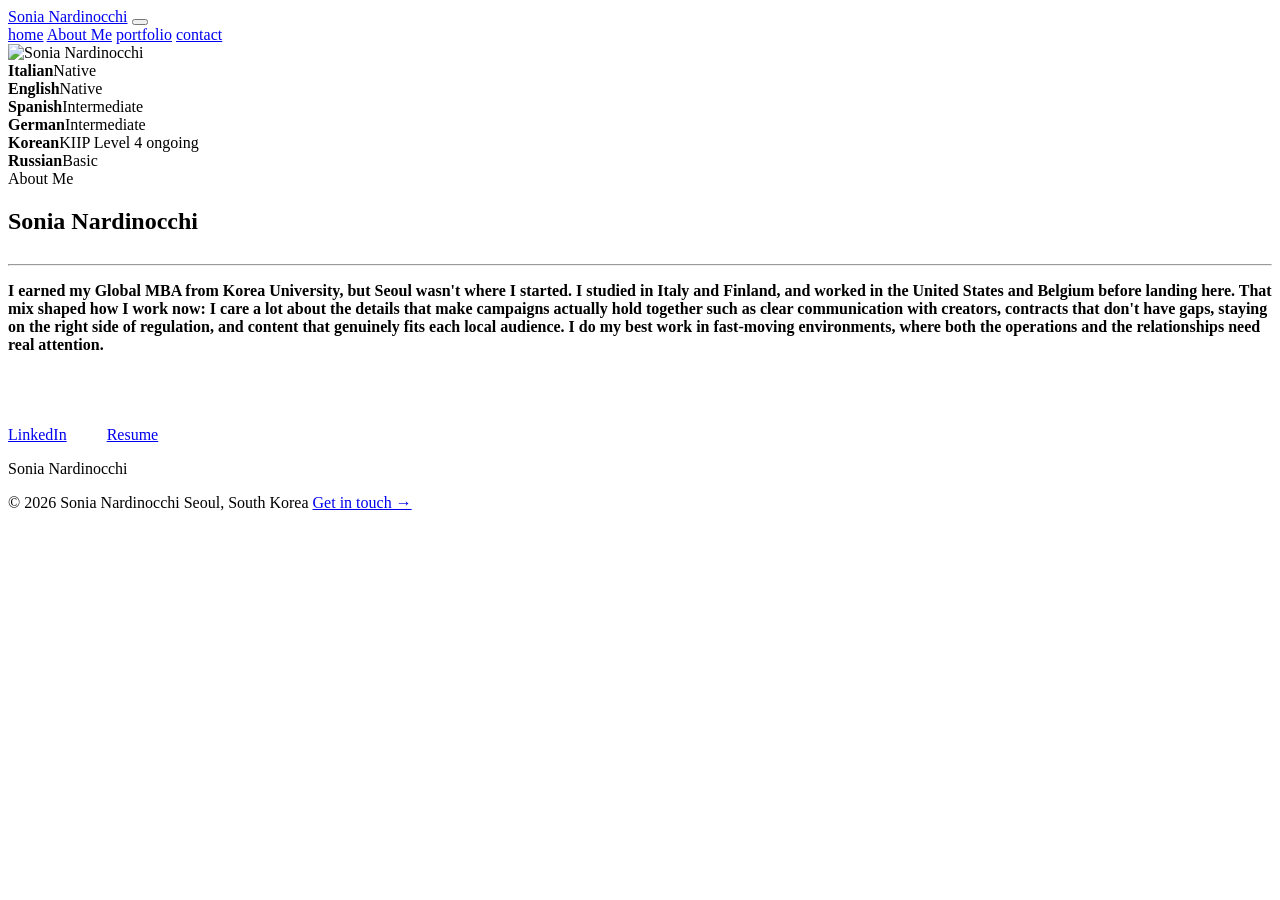
==== about.html @ 4903cf75 "Add files via upload" ====
<!doctype html>
<html lang="en">
<head>
<meta charset="utf-8">
<meta name="viewport" content="width=device-width, initial-scale=1">
<title>About — Sonia Nardinocchi</title>
<meta name="description" content="Global marketer specialising in influencer marketing and campaign activations. Italian, based in Seoul, with 500+ creators recruited across five markets.">
<link rel="icon" href="assets/img/favicon.svg" type="image/svg+xml">
<script>document.documentElement.className+=" js";</script>
<link rel="preconnect" href="https://fonts.googleapis.com">
<link rel="preconnect" href="https://fonts.gstatic.com" crossorigin>
<link href="https://fonts.googleapis.com/css2?family=Cormorant+Garamond:ital,wght@0,300;0,400;0,500;1,300;1,400&family=Inter:wght@300;400;500&display=swap" rel="stylesheet">
<link rel="stylesheet" href="assets/css/style.css">
</head>
<body>


<header class="site-header">
  <div class="wrap site-header__inner">
    <a class="logo" href="index.html">Sonia Nardinocchi</a>
    <button class="nav-toggle" type="button" aria-expanded="false" aria-controls="nav" aria-label="Menu">
      <span></span><span></span><span></span>
    </button>
    <nav class="nav" id="nav" aria-label="Main">
      <a href="index.html">home</a>
      <a href="about.html" aria-current="page">About Me</a>
      <a href="portfolio.html">portfolio</a>
      <a href="contact.html">contact</a>
    </nav>
  </div>
</header>

<main id="main">

  <section class="section">
    <div class="wrap">

      <div class="split" style="align-items:start">

        <div class="reveal">
          <figure class="media media--portrait" style="margin:0">
            <img src="assets/img/KU.JPG" alt="Sonia Nardinocchi">
          </figure>

          <div class="langs">
            <div><strong>Italian</strong><span class="is-native">Native</span></div>
            <div><strong>English</strong><span class="is-native">Native</span></div>
            <div><strong>Spanish</strong><span>Intermediate</span></div>
            <div><strong>German</strong><span>Intermediate</span></div>
            <div><strong>Korean</strong><span>KIIP Level 4 ongoing</span></div>
            <div><strong>Russian</strong><span>Basic</span></div>
          </div>
        </div>

        <div class="reveal">
          <span class="eyebrow">About Me</span>
          <h1 class="display" style="margin-bottom:1.8rem">Sonia Nardinocchi</h1>
          <hr class="rule--gold">

          <p class="lead" style="color:var(--gold);font-weight:700">
            I earned my Global MBA from Korea University, but Seoul wasn't where I started.
            I studied in Italy and Finland, and worked in the United States and Belgium
            before landing here. That mix shaped how I work now: I care a lot about the
            details that make campaigns actually hold together such as clear communication with
            creators, contracts that don't have gaps, staying on the right side of
            regulation, and content that genuinely fits each local audience. I do my best
            work in fast-moving environments, where both the operations and the
            relationships need real attention.
          </p>

          <div style="display:flex;flex-wrap:wrap;gap:1rem 2.5rem;margin-top:2.5rem;padding-top:2rem;border-top:1px solid var(--line)">
            <a href="https://www.linkedin.com/in/sonia-nardinocchi-0881a4166" target="_blank" rel="noopener">LinkedIn</a>
            <a href="assets/Sonia-Nardinocchi-Resume.pdf" target="_blank" rel="noopener">Resume</a>
          </div>
        </div>

      </div>

    </div>
  </section>


</main>

<footer class="site-footer">
  <div class="wrap">
    <p class="site-footer__name">Sonia Nardinocchi</p>
    <div class="site-footer__bar">
      <span>&copy; <span data-year>2026</span> Sonia Nardinocchi</span>
      <span>Seoul, South Korea</span>
      <a href="contact.html">Get in touch →</a>
    </div>
  </div>
</footer>

<script src="assets/js/main.js"></script>
</body>
</html>
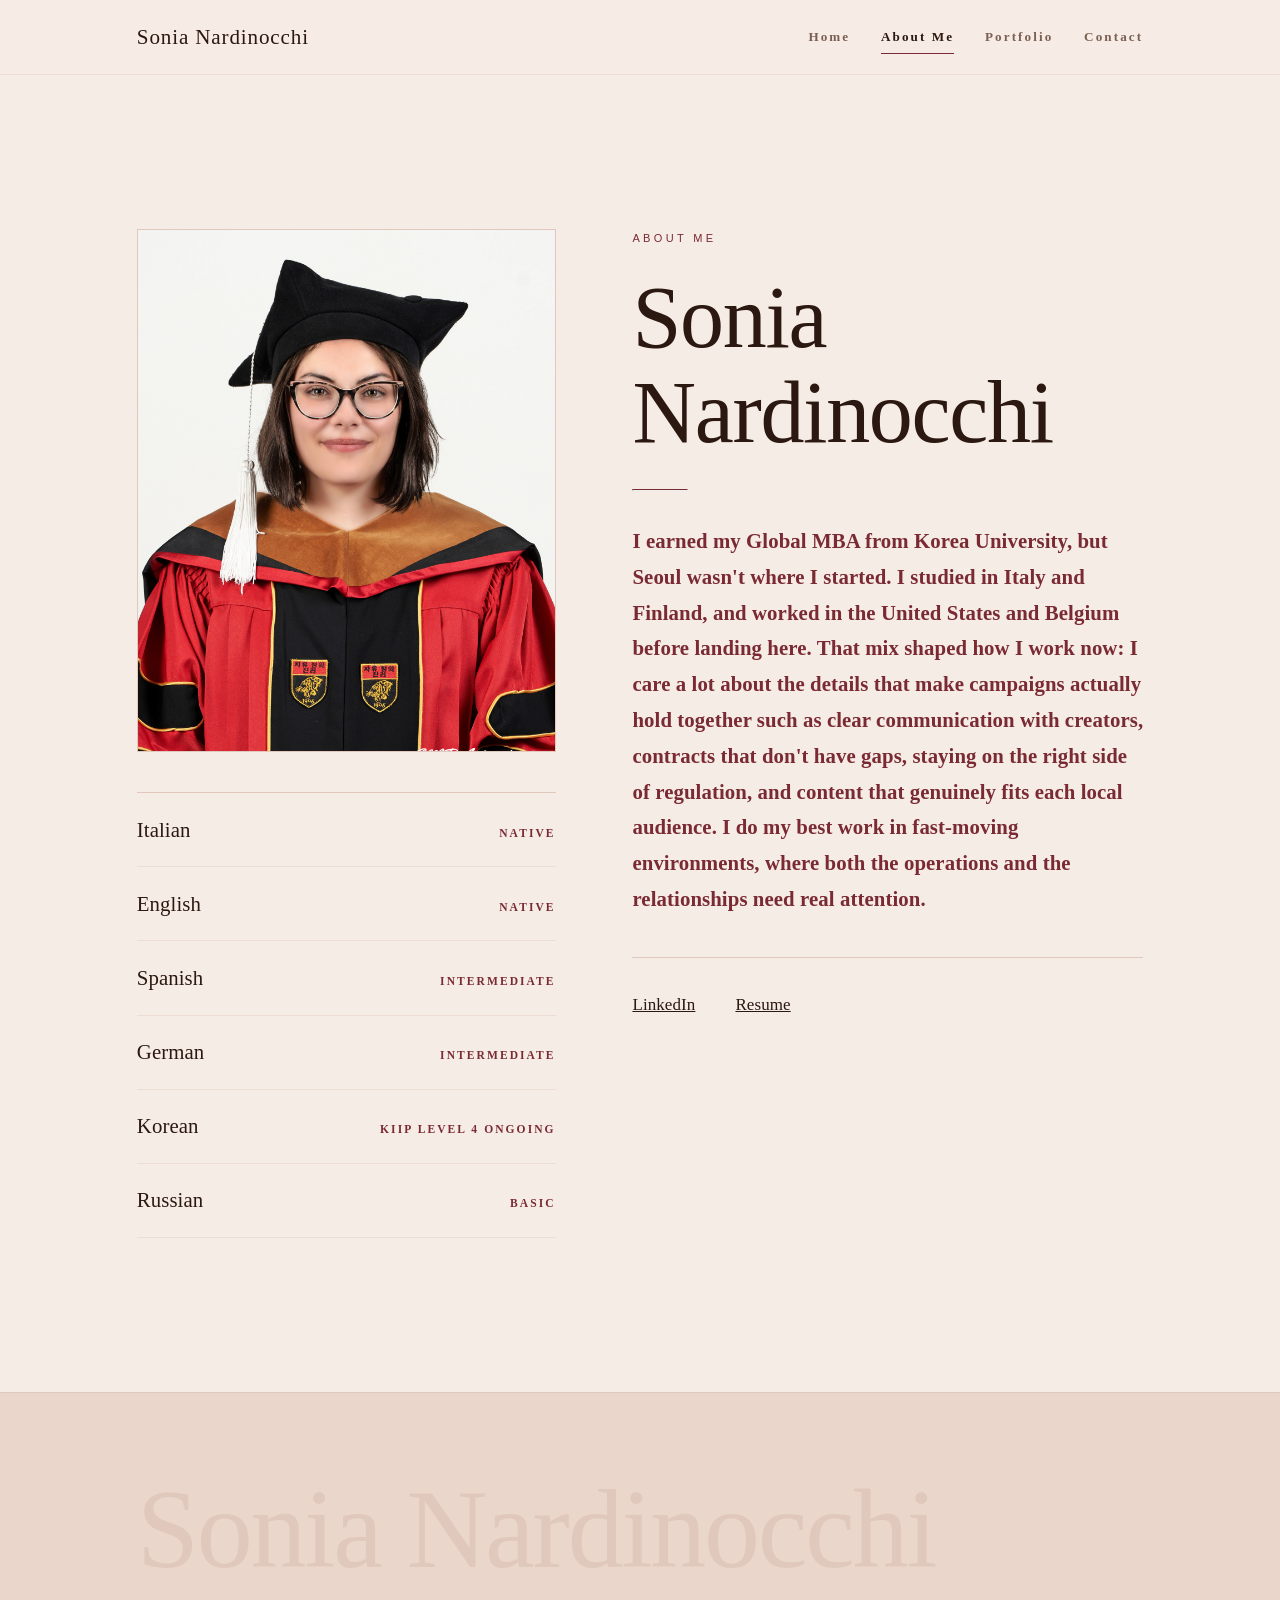
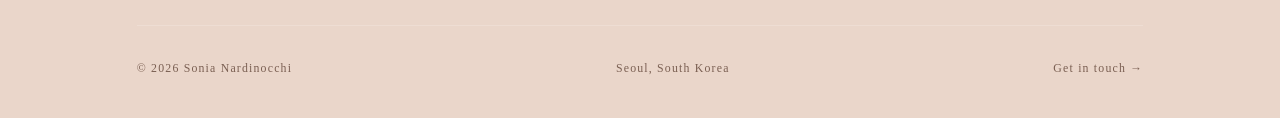
==== commit 8ddefc4d: "Update resume link in about.html" ====
--- a/about.html
+++ b/about.html
@@ -70,7 +70,7 @@
 
           <div style="display:flex;flex-wrap:wrap;gap:1rem 2.5rem;margin-top:2.5rem;padding-top:2rem;border-top:1px solid var(--line)">
             <a href="https://www.linkedin.com/in/sonia-nardinocchi-0881a4166" target="_blank" rel="noopener">LinkedIn</a>
-            <a href="assets/Sonia-Nardinocchi-Resume.pdf" target="_blank" rel="noopener">Resume</a>
+            <a href="Sonia%20Nardinocchi%20Resume.pdf" target="_blank" rel="noopener">Resume</a>
           </div>
         </div>
 
--- a/assets/css/style.css
+++ b/assets/css/style.css
@@ -0,0 +1,684 @@
+/* ==========================================================================
+   Sonia Nardinocchi — portfolio
+   Palette: blush nude & maroon
+   ========================================================================== */
+
+:root {
+  --bg:        #F6ECE6;
+  --bg-raise:  #F0DFD6;
+  --bg-sink:   #EAD6CA;
+  --text:      #2B1810;
+  --muted:     #7A5F52;
+  --gold:      #7A2A32;
+  --gold-soft: #9C4A46;
+  --line:      #E0C9BC;
+  --line-soft: #EEDDD3;
+
+  --serif: "Cormorant Garamond", "Times New Roman", Georgia, serif;
+  --sans:  "Inter", -apple-system, BlinkMacSystemFont, "Segoe UI", Helvetica, Arial, sans-serif;
+
+  --gutter: clamp(1.5rem, 6vw, 6rem);
+  --max:    1160px;
+  --max-narrow: 700px;
+
+  --ease: cubic-bezier(.22,.61,.36,1);
+}
+
+*, *::before, *::after { box-sizing: border-box; }
+
+html { scroll-behavior: smooth; -webkit-text-size-adjust: 100%; }
+@media (prefers-reduced-motion: reduce) {
+  html { scroll-behavior: auto; }
+  *, *::before, *::after { animation-duration: .001ms !important; transition-duration: .001ms !important; }
+}
+
+body {
+  margin: 0;
+  background: var(--bg);
+  color: var(--text);
+  font-family: var(--serif);
+  font-size: 1.0625rem;
+  font-weight: 300;
+  line-height: 1.75;
+  letter-spacing: .005em;
+  -webkit-font-smoothing: antialiased;
+  text-rendering: optimizeLegibility;
+}
+
+img { max-width: 100%; display: block; }
+
+a { color: inherit; }
+
+::selection { background: var(--gold); color: var(--bg); }
+
+:focus-visible {
+  outline: 1px solid var(--gold);
+  outline-offset: 3px;
+}
+
+/* --------------------------------------------------------------- type ---- */
+
+h1, h2, h3, h4 {
+  font-family: var(--serif);
+  font-weight: 300;
+  line-height: 1.08;
+  letter-spacing: -.015em;
+  margin: 0;
+}
+
+.display {
+  font-size: clamp(2.6rem, 7.2vw, 5.5rem);
+}
+.display em { font-style: italic; color: var(--gold-soft); }
+.display strong { font-weight: 400; }
+
+h2, .h2 { font-size: clamp(1.9rem, 4.2vw, 3.1rem); }
+h3, .h3 { font-size: clamp(1.35rem, 2.4vw, 1.85rem); }
+
+.eyebrow {
+  font-family: var(--sans);
+  font-size: .69rem;
+  font-weight: 400;
+  letter-spacing: .3em;
+  text-transform: uppercase;
+  color: var(--gold);
+  margin: 0 0 1.4rem;
+  display: block;
+}
+.eyebrow--muted { color: var(--muted); }
+
+p { margin: 0 0 1.35rem; color: #4F3A30; }
+p.lead {
+  font-size: clamp(1.1rem, 1.8vw, 1.3rem);
+  line-height: 1.72;
+  color: var(--text);
+  font-weight: 300;
+}
+p:last-child { margin-bottom: 0; }
+
+.muted { color: var(--muted); }
+.gold  { color: var(--gold); }
+
+/* ------------------------------------------------------------- layout ---- */
+
+.wrap {
+  width: 100%;
+  max-width: var(--max);
+  margin-inline: auto;
+  padding-inline: var(--gutter);
+}
+.wrap--narrow { max-width: var(--max-narrow); }
+
+.section { padding-block: clamp(5rem, 12vw, 10.5rem); }
+.section--tight { padding-block: clamp(3.5rem, 8vw, 6.5rem); }
+.section--sink { background: var(--bg-sink); }
+
+.rule {
+  border: 0;
+  border-top: 1px solid var(--line);
+  margin: 0;
+}
+.rule--gold {
+  width: 56px;
+  border-top: 1px solid var(--gold);
+  margin: 0 0 2rem;
+}
+.rule--gold.is-centered { margin-inline: auto; }
+
+.center { text-align: center; }
+
+/* ------------------------------------------------------------- header ---- */
+
+.site-header {
+  position: sticky; top: 0; z-index: 100;
+  background: rgba(246,236,230,.82);
+  backdrop-filter: saturate(160%) blur(14px);
+  -webkit-backdrop-filter: saturate(160%) blur(14px);
+  border-bottom: 1px solid var(--line-soft);
+}
+.site-header__inner {
+  display: flex; align-items: center; justify-content: space-between;
+  gap: 1.5rem;
+  min-height: 74px;
+}
+
+.logo {
+  font-family: var(--serif);
+  font-size: 1.32rem;
+  letter-spacing: .04em;
+  text-decoration: none;
+  white-space: nowrap;
+}
+.logo span { color: var(--gold); }
+
+.nav { display: flex; align-items: center; gap: clamp(1.1rem, 2.4vw, 2.2rem); }
+.nav a {
+  position: relative;
+  text-decoration: none;
+  font-size: .82rem;
+  font-weight: 700;
+  letter-spacing: .16em;
+  text-transform: capitalize;
+  color: var(--muted);
+  padding-block: .35rem;
+  transition: color .3s var(--ease);
+}
+.nav a::after {
+  content: "";
+  position: absolute; left: 0; bottom: 0;
+  width: 100%; height: 1px;
+  background: var(--gold);
+  transform: scaleX(0); transform-origin: right;
+  transition: transform .4s var(--ease);
+}
+.nav a:hover { color: var(--text); }
+.nav a:hover::after { transform: scaleX(1); transform-origin: left; }
+.nav a[aria-current="page"] { color: var(--text); }
+.nav a[aria-current="page"]::after { transform: scaleX(1); }
+
+.nav-toggle {
+  display: none;
+  background: none; border: 0; cursor: pointer;
+  padding: .6rem; margin-right: -.6rem;
+  color: var(--text);
+}
+.nav-toggle span {
+  display: block; width: 24px; height: 1px;
+  background: currentColor;
+  transition: transform .35s var(--ease), opacity .25s var(--ease);
+}
+.nav-toggle span + span { margin-top: 7px; }
+.nav-toggle[aria-expanded="true"] span:nth-child(1) { transform: translateY(8px) rotate(45deg); }
+.nav-toggle[aria-expanded="true"] span:nth-child(2) { opacity: 0; }
+.nav-toggle[aria-expanded="true"] span:nth-child(3) { transform: translateY(-8px) rotate(-45deg); }
+
+@media (max-width: 760px) {
+  .nav-toggle { display: block; }
+  .nav {
+    position: fixed; inset: 74px 0 auto 0;
+    flex-direction: column; align-items: flex-start;
+    gap: 0;
+    background: var(--bg);
+    border-bottom: 1px solid var(--line);
+    padding: .5rem var(--gutter) 2rem;
+    transform: translateY(-12px);
+    opacity: 0; pointer-events: none;
+    transition: opacity .3s var(--ease), transform .3s var(--ease);
+  }
+  .nav.is-open { opacity: 1; transform: none; pointer-events: auto; }
+  .nav a {
+    width: 100%;
+    font-size: 1.4rem;
+    font-family: var(--serif);
+    letter-spacing: .02em;
+    padding-block: .85rem;
+    border-bottom: 1px solid var(--line-soft);
+  }
+  .nav a::after { display: none; }
+}
+
+/* --------------------------------------------------------------- media --- */
+/* A .media box holds either a .ph placeholder or a real <img>.
+   To use a real photo: delete the <div class="ph">…</div> and
+   uncomment the <img> line beside it. Nothing else changes.        */
+
+.media {
+  position: relative;
+  overflow: hidden;
+  background: var(--bg-raise);
+  border: 1px solid var(--line);
+  aspect-ratio: var(--ratio, 3 / 2);
+}
+.media > img,
+.media > .ph { width: 100%; height: 100%; }
+.media > img { object-fit: cover; }
+
+.media--portrait { --ratio: 4 / 5; }
+.media--square   { --ratio: 1 / 1; }
+.media--wide     { --ratio: 16 / 9; }
+.media--vertical { --ratio: 9 / 16; }
+
+.ph {
+  display: flex; flex-direction: column;
+  align-items: center; justify-content: center;
+  gap: .6rem;
+  text-align: center;
+  padding: 1.25rem;
+  color: var(--muted);
+  background: var(--bg-raise);
+}
+.ph::before {
+  content: "";
+  width: 14px; height: 1px;
+  background: var(--gold);
+  position: relative;
+  flex: none;
+}
+.ph b {
+  font-family: var(--sans);
+  font-weight: 400;
+  font-size: .66rem;
+  letter-spacing: .26em;
+  text-transform: uppercase;
+  color: var(--gold);
+}
+.ph small {
+  font-size: .72rem;
+  letter-spacing: .02em;
+  line-height: 1.5;
+  color: var(--muted);
+  max-width: 26ch;
+}
+
+/* ---------------------------------------------------------------- hero --- */
+
+.hero { position: relative; border-bottom: 1px solid var(--line-soft); }
+.hero__media { --ratio: 21 / 9; border: 0; border-bottom: 1px solid var(--line); }
+@media (max-width: 860px) { .hero__media { --ratio: 4 / 3; } }
+
+.hero__body { padding-block: clamp(3rem, 8vw, 6rem); }
+.hero__intro { max-width: 58ch; font-size: clamp(1.6rem, 3.6vw, 2.75rem); }
+
+.hero__meta {
+  display: flex; flex-wrap: wrap; gap: 1rem 2.5rem;
+  margin-top: clamp(2.5rem, 5vw, 4rem);
+  padding-top: 2rem;
+  border-top: 1px solid var(--line);
+}
+.hero__meta div { min-width: 150px; }
+.hero__meta dt {
+  font-size: .68rem; letter-spacing: .24em; text-transform: uppercase;
+  color: var(--gold); margin-bottom: .45rem;
+}
+.hero__meta dd { margin: 0; font-size: .95rem; color: var(--text); }
+
+/* --------------------------------------------------------------- stats --- */
+
+.stats {
+  display: grid;
+  grid-template-columns: repeat(auto-fit, minmax(190px, 1fr));
+  gap: 1px;
+  background: var(--line);
+  border: 1px solid var(--line);
+}
+.stats div { background: var(--bg); padding: clamp(1.6rem, 3vw, 2.4rem); }
+.stats b {
+  display: block;
+  font-family: var(--serif);
+  font-weight: 300;
+  font-size: clamp(2.2rem, 4.5vw, 3.2rem);
+  line-height: 1;
+  color: var(--gold-soft);
+  margin-bottom: .6rem;
+}
+.stats span {
+  font-size: .74rem; letter-spacing: .18em; text-transform: uppercase;
+  color: var(--muted);
+}
+
+/* --------------------------------------------------------------- links --- */
+
+.link {
+  display: inline-flex; align-items: center; gap: .6rem;
+  text-decoration: none;
+  font-size: .8rem; letter-spacing: .2em; text-transform: uppercase;
+  color: var(--gold);
+  padding-bottom: .4rem;
+  border-bottom: 1px solid rgba(122,42,50,.35);
+  transition: border-color .35s var(--ease), color .35s var(--ease), gap .35s var(--ease);
+}
+.link:hover { color: var(--gold-soft); border-color: var(--gold); gap: 1rem; }
+.link::after { content: "→"; font-size: .95rem; letter-spacing: 0; }
+.link--plain::after { content: none; }
+
+.btn {
+  display: inline-block;
+  text-decoration: none;
+  font-size: .78rem; letter-spacing: .2em; text-transform: uppercase;
+  color: var(--text);
+  padding: 1rem 2.1rem;
+  border: 1px solid var(--line);
+  background: transparent;
+  cursor: pointer;
+  font-family: var(--sans);
+  transition: border-color .35s var(--ease), color .35s var(--ease), background .35s var(--ease);
+}
+.btn:hover { border-color: var(--gold); color: var(--gold-soft); }
+.btn--gold { border-color: var(--gold); color: var(--gold); }
+.btn--gold:hover { background: var(--gold); color: var(--bg); }
+
+/* ---------------------------------------------------------------- grid --- */
+
+.split {
+  display: grid;
+  grid-template-columns: minmax(0, .82fr) minmax(0, 1fr);
+  gap: clamp(2.2rem, 6vw, 5.5rem);
+  align-items: start;
+}
+.split--flip > *:first-child { order: 2; }
+@media (max-width: 860px) {
+  .split { grid-template-columns: 1fr; }
+  .split--flip > *:first-child { order: 0; }
+}
+
+.section-head {
+  display: flex; align-items: baseline; justify-content: space-between;
+  flex-wrap: wrap; gap: 1rem 2rem;
+  margin-bottom: clamp(2.2rem, 5vw, 3.4rem);
+}
+.section-head p { max-width: 46ch; margin: 0; color: var(--muted); }
+
+/* ------------------------------------------------------------ projects --- */
+
+.projects {
+  display: grid;
+  grid-template-columns: repeat(auto-fit, minmax(300px, 1fr));
+  gap: clamp(1.6rem, 3.4vw, 2.8rem);
+}
+/* Four cases sit best as a balanced 2x2 rather than 3 + 1 */
+@media (min-width: 900px) {
+  .projects { grid-template-columns: repeat(2, 1fr); gap: clamp(2rem, 4vw, 3.5rem); }
+}
+.project {
+  display: block;
+  text-decoration: none;
+  color: inherit;
+  border-top: 1px solid var(--line);
+  padding-top: 1.4rem;
+  transition: border-color .4s var(--ease);
+}
+.project:hover { border-color: var(--gold); }
+.project .media { border-color: var(--line-soft); --ratio: 4 / 5; }
+.project .media > img { object-fit: contain; }
+.project .media > * { transition: transform .8s var(--ease), opacity .4s var(--ease); }
+.project:hover .media > * { transform: scale(1.02); }
+.project__index {
+  font-size: .68rem; letter-spacing: .24em; color: var(--gold);
+  display: block; margin-bottom: .9rem;
+}
+.project__title {
+  font-family: var(--serif);
+  font-size: clamp(1.5rem, 2.6vw, 2rem);
+  font-weight: 300;
+  margin: 1.35rem 0 .55rem;
+}
+.project__tags {
+  font-size: .74rem; letter-spacing: .14em; text-transform: uppercase;
+  color: var(--muted);
+  margin: 0 0 .9rem;
+}
+.project__desc { font-size: .95rem; color: #4F3A30; margin: 0 0 1.1rem; max-width: 44ch; }
+.project__more {
+  font-size: .74rem; letter-spacing: .2em; text-transform: uppercase; color: var(--gold);
+}
+
+/* --------------------------------------------------------------- reels --- */
+
+.reels {
+  display: grid;
+  grid-template-columns: repeat(auto-fit, minmax(280px, 1fr));
+  gap: clamp(1.5rem, 3vw, 2.4rem);
+  align-items: start;
+}
+.reel { display: flex; flex-direction: column; }
+.reel__frame {
+  position: relative;
+  min-height: 340px;
+  background: var(--bg-raise);
+  border: 1px solid var(--line);
+}
+.reel__frame--capped {
+  height: 680px;
+  overflow: hidden;
+}
+.reel__frame > iframe:not(.instagram-media):not(.tiktok-embed) {
+  position: relative;
+  display: block;
+  width: 100%; height: 680px;
+  border: 0;
+}
+.reel__frame .ph { position: absolute; inset: 0; }
+.reel__frame > .instagram-media,
+.reel__frame > .tiktok-embed,
+.reel__frame > iframe.instagram-media,
+.reel__frame > iframe.tiktok-embed {
+  min-width: unset !important;
+  width: 100% !important;
+}
+.reel__cap { display: none; }
+.reel__cap b {
+  display: block;
+  font-family: var(--serif); font-size: 1.2rem; font-weight: 400;
+  margin-bottom: .3rem;
+}
+.reel__cap span {
+  font-size: .72rem; letter-spacing: .18em; text-transform: uppercase; color: var(--muted);
+}
+
+/* ----------------------------------------------------------- case study -- */
+
+.case-hero { padding-block: clamp(3rem, 7vw, 5rem) clamp(2rem, 4vw, 3rem); }
+.case-hero .display { max-width: 16ch; }
+
+.case-cover { --ratio: 4 / 3; }
+.case-cover > img { object-fit: contain; }
+
+.case-facts {
+  display: grid;
+  grid-template-columns: repeat(auto-fit, minmax(160px, 1fr));
+  gap: 1px;
+  background: var(--line);
+  border: 1px solid var(--line);
+  margin-block: clamp(2.5rem, 5vw, 3.5rem);
+}
+.case-facts div { background: var(--bg); padding: 1.5rem; }
+.case-facts dt {
+  font-size: .66rem; letter-spacing: .24em; text-transform: uppercase;
+  color: var(--gold); margin-bottom: .5rem;
+}
+.case-facts dd { margin: 0; font-size: .93rem; line-height: 1.6; }
+
+.case-body h3 { margin: clamp(2.4rem, 5vw, 3.4rem) 0 1.1rem; }
+.case-body h3:first-child { margin-top: 0; }
+.case-body ul { margin: 0 0 1.35rem; padding-left: 0; list-style: none; }
+.case-body li {
+  position: relative;
+  padding-left: 1.5rem;
+  margin-bottom: .7rem;
+  color: #4F3A30;
+}
+.case-body li::before {
+  content: ""; position: absolute; left: 0; top: .78em;
+  width: 8px; height: 1px; background: var(--gold);
+}
+
+.gallery {
+  display: grid;
+  grid-template-columns: repeat(auto-fit, minmax(240px, 1fr));
+  gap: clamp(1rem, 2vw, 1.5rem);
+  margin-block: clamp(2.5rem, 5vw, 3.5rem);
+}
+
+.case-nav {
+  display: flex; justify-content: space-between; align-items: center;
+  flex-wrap: wrap; gap: 1.5rem;
+  padding-block: clamp(2.5rem, 5vw, 3.5rem);
+  border-top: 1px solid var(--line);
+}
+
+/* --------------------------------------------------------- placeholder --- */
+
+.note {
+  border-left: 1px solid var(--gold);
+  background: rgba(122,42,50,.045);
+  padding: 1rem 1.25rem;
+  margin-block: 1.75rem;
+  font-size: .86rem;
+  line-height: 1.65;
+  color: var(--muted);
+}
+.note b { color: var(--gold); font-weight: 400; letter-spacing: .06em; }
+
+/* ----------------------------------------------------------- languages --- */
+
+.langs { border-top: 1px solid var(--line); margin-top: 2.5rem; }
+.langs > div {
+  display: flex; align-items: baseline; justify-content: space-between;
+  gap: 1.5rem;
+  padding: 1.15rem 0;
+  border-bottom: 1px solid var(--line-soft);
+}
+.langs strong {
+  font-family: var(--serif); font-size: 1.3rem; font-weight: 400;
+}
+.langs span {
+  font-size: .72rem; letter-spacing: .18em; text-transform: uppercase;
+  color: var(--gold); font-weight: 700; text-align: right;
+}
+.langs .is-native { color: var(--gold); }
+
+/* --------------------------------------------------------- path/timeline - */
+
+.path { display: grid; gap: 0; border-top: 1px solid var(--line); margin-top: 2rem; }
+.path > div {
+  display: grid;
+  grid-template-columns: 110px 1fr;
+  gap: 1.5rem;
+  padding: 1.4rem 0;
+  border-bottom: 1px solid var(--line-soft);
+}
+.path dt { font-size: .74rem; letter-spacing: .16em; text-transform: uppercase; color: var(--gold); }
+.path dd { margin: 0; font-size: .96rem; }
+.path dd small { display: block; color: var(--muted); font-size: .84rem; margin-top: .2rem; }
+@media (max-width: 560px) {
+  .path > div { grid-template-columns: 1fr; gap: .4rem; }
+}
+
+/* ------------------------------------------------------------- mosaic ---- */
+
+.mosaic {
+  display: grid;
+  grid-template-columns: repeat(6, 1fr);
+  grid-auto-rows: clamp(70px, 9vw, 130px);
+  gap: clamp(.7rem, 1.6vw, 1.15rem);
+}
+/* Tiles fill their grid cell so every row lines up, whatever the photo's shape.
+   Default tile = 2 columns. Add class "is-wide" for a 4-column frame,
+   or "is-full" for a full-width panorama. */
+.mosaic > *            { grid-column: span 2; grid-row: span 3; }
+.mosaic > .is-wide     { grid-column: span 4; grid-row: span 3; }
+.mosaic > .is-full     { grid-column: span 6; grid-row: span 4; }
+.mosaic .media {
+  border-color: var(--line-soft);
+  aspect-ratio: auto;
+  height: 100%;
+}
+
+@media (max-width: 860px) {
+  .mosaic { grid-template-columns: repeat(4, 1fr); }
+  .mosaic > *        { grid-column: span 2; }
+  .mosaic > .is-wide,
+  .mosaic > .is-full { grid-column: span 4; grid-row: span 3; }
+}
+@media (max-width: 520px) {
+  .mosaic { grid-template-columns: 1fr; grid-auto-rows: auto; }
+  .mosaic > *,
+  .mosaic > .is-wide,
+  .mosaic > .is-full { grid-column: span 1; grid-row: auto; }
+  .mosaic .media { aspect-ratio: 4 / 5; height: auto; }
+}
+
+.interest {
+  border-top: 1px solid var(--line);
+  padding-top: 1.3rem;
+}
+.interest h3 { margin-bottom: .6rem; }
+.interest p { font-size: .95rem; color: #4F3A30; margin: 0; }
+
+/* ------------------------------------------------------------- contact --- */
+
+.contact-mail {
+  font-family: var(--serif);
+  font-size: clamp(1.3rem, 3.5vw, 2.2rem);
+  font-weight: 300;
+  letter-spacing: -.01em;
+  text-decoration: none;
+  color: var(--text);
+  border-bottom: 1px solid var(--line);
+  padding-bottom: .3rem;
+  transition: color .35s var(--ease), border-color .35s var(--ease);
+  display: inline-block;
+  word-break: break-word;
+}
+.contact-mail:hover { color: var(--gold-soft); border-color: var(--gold); }
+
+.form { display: grid; gap: 1.5rem; max-width: 560px; }
+.field { display: grid; gap: .55rem; }
+.field label {
+  font-size: .68rem; letter-spacing: .22em; text-transform: uppercase; color: var(--muted);
+}
+.field input, .field textarea {
+  font-family: var(--sans); font-size: 1rem; font-weight: 300;
+  color: var(--text);
+  background: transparent;
+  border: 0; border-bottom: 1px solid var(--line);
+  padding: .7rem 0;
+  transition: border-color .3s var(--ease);
+}
+.field input:focus, .field textarea:focus {
+  outline: none; border-bottom-color: var(--gold);
+}
+.field textarea { resize: vertical; min-height: 130px; line-height: 1.7; }
+
+.form-status { font-size: .86rem; color: var(--gold); min-height: 1.4em; }
+
+.socials { display: flex; flex-wrap: wrap; gap: 1.5rem 2.5rem; margin-top: 2.5rem; }
+.socials a {
+  text-decoration: none;
+  font-size: .76rem; letter-spacing: .2em; text-transform: uppercase;
+  color: var(--muted);
+  border-bottom: 1px solid transparent;
+  padding-bottom: .3rem;
+  transition: color .3s var(--ease), border-color .3s var(--ease);
+}
+.socials a:hover { color: var(--gold); border-bottom-color: var(--gold); }
+
+/* -------------------------------------------------------------- footer --- */
+
+.site-footer {
+  border-top: 1px solid var(--line);
+  padding-block: clamp(3rem, 7vw, 5rem) 2.5rem;
+  background: var(--bg-sink);
+}
+.site-footer__name {
+  font-family: var(--serif);
+  font-size: clamp(2.4rem, 11vw, 7rem);
+  font-weight: 300;
+  line-height: 1;
+  letter-spacing: -.02em;
+  color: var(--line);
+  margin: 0 0 2.5rem;
+  user-select: none;
+}
+.site-footer__bar {
+  display: flex; justify-content: space-between; align-items: center;
+  flex-wrap: wrap; gap: 1rem 2rem;
+  padding-top: 2rem;
+  border-top: 1px solid var(--line-soft);
+  font-size: .74rem; letter-spacing: .1em; color: var(--muted);
+}
+.site-footer__bar a { text-decoration: none; }
+.site-footer__bar a:hover { color: var(--gold); }
+
+/* --------------------------------------------------------------- reveal -- */
+
+/* Content is visible by default; only hidden once JS confirms it can reveal it,
+   so the site still reads perfectly with JavaScript disabled. */
+.js .reveal { opacity: 0; transform: translateY(18px); }
+.js .reveal.is-in {
+  opacity: 1; transform: none;
+  transition: opacity .9s var(--ease), transform .9s var(--ease);
+}
+@media (prefers-reduced-motion: reduce) {
+  .js .reveal { opacity: 1; transform: none; }
+}
